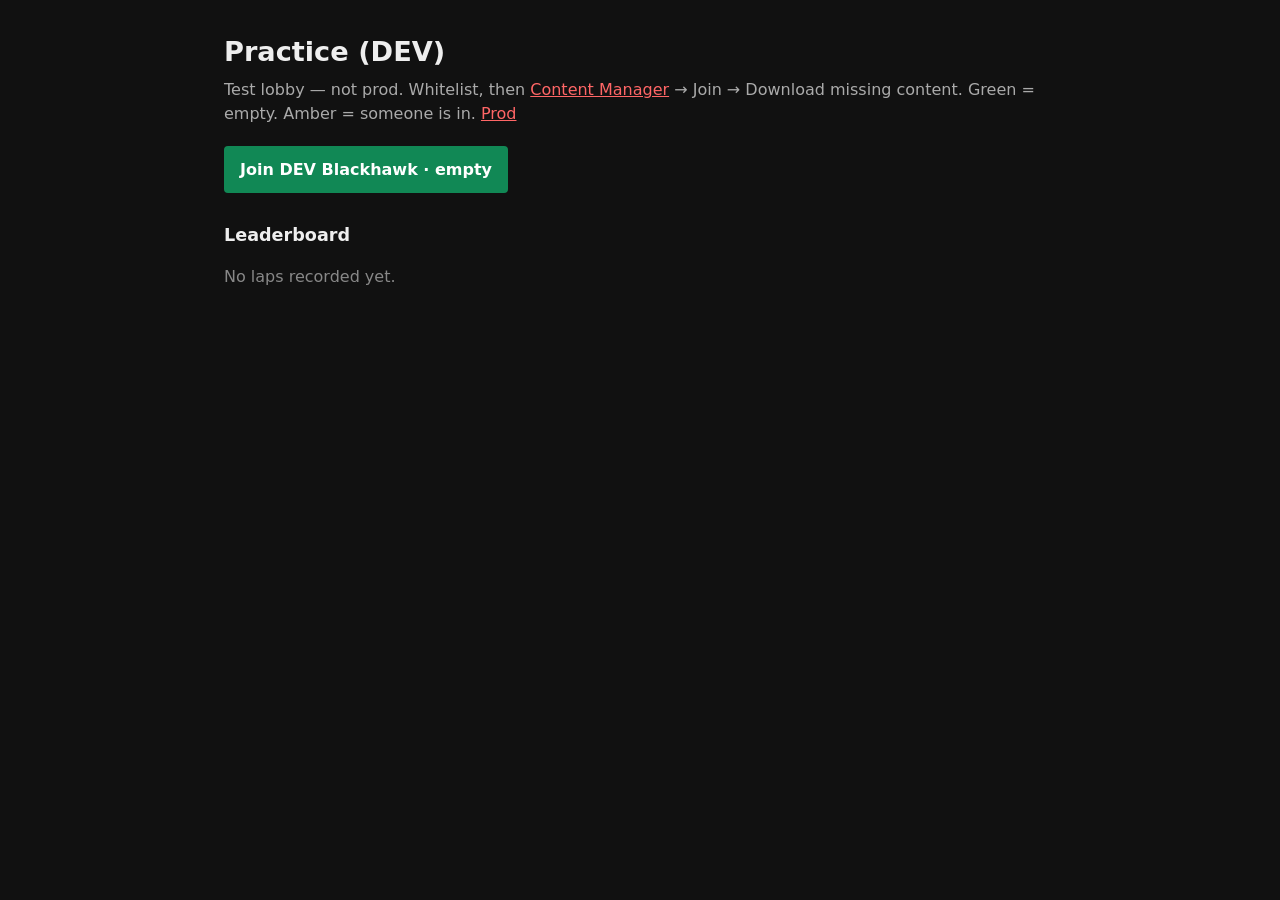
==== site/dev/index.html @ 561636f5 "Make ac-host a configurable public repo driven by .env. Centralize IPs, GitHub Pages, and join URLs " ====
<!DOCTYPE html>
<html lang="en">
<head>
  <meta charset="utf-8">
  <meta name="viewport" content="width=device-width, initial-scale=1">
  <title>Practice (DEV)</title>
  <style>
    :root { color-scheme: dark; }
    body {
      margin: 0;
      font-family: Segoe UI, system-ui, sans-serif;
      background: #111;
      color: #eee;
      line-height: 1.5;
    }
    main {
      width: min(52rem, calc(100% - 2rem));
      margin: 2rem auto 4rem;
    }
    h1 { margin: 0 0 0.35rem; font-size: 1.7rem; }
    h2 { margin: 1.6rem 0 0.45rem; font-size: 1.1rem; }
    h3 { margin: 0.9rem 0 0.35rem; font-size: 0.95rem; color: #bbb; font-weight: 600; }
    .sub { color: #aaa; margin: 0 0 1rem; }
    a { color: #f66; }
    a.btn {
      display: inline-block;
      background: #185;
      color: #fff;
      text-decoration: none;
      font-weight: 700;
      padding: 0.7rem 1rem;
      border-radius: 4px;
      margin: 0.25rem 0.4rem 0.25rem 0;
    }
    a.btn:hover { background: #1a7; }
    a.btn.busy { background: #a60; }
    a.btn.busy:hover { background: #c70; }
    .live { font-size: 0.85rem; font-weight: 600; margin-left: 0.45rem; }
    .live.empty { color: #6b6; }
    .live.busy { color: #ec6; }
    .downloads { margin: 0.75rem 0 0.25rem; }
    .board { margin: 0 0 1.4rem; overflow-x: auto; }
    table.laps {
      width: 100%;
      border-collapse: collapse;
      font-size: 0.92rem;
    }
    table.laps th, table.laps td {
      text-align: left;
      padding: 0.35rem 0.5rem;
      border-bottom: 1px solid #2a2a2a;
      vertical-align: top;
    }
    table.laps th { color: #888; font-weight: 600; }
    table.laps td.pos { color: #888; width: 2.2rem; }
    table.laps td.time { font-variant-numeric: tabular-nums; font-weight: 700; white-space: nowrap; }
    table.laps td.guid { font-family: ui-monospace, Consolas, monospace; font-size: 0.8rem; }
    table.laps a.steam { color: #9bd; text-decoration: none; }
    table.laps a.steam:hover { text-decoration: underline; }
    p.muted { color: #888; }
    .stamp { color: #666; font-size: 0.85rem; margin: 0 0 0.75rem; }
  </style>
</head>
<body>
  <main>
    <h1>Practice (DEV)</h1>
    <p class="sub">Test lobby — not prod. Whitelist, then <a href="https://github.com/gro-ove/actools/releases/latest">Content Manager</a> → Join → Download missing content. Green = empty. Amber = someone is in. <a href="../">Prod</a></p>

    <div class="downloads">
      <a class="btn join" data-lobby="dev-blackhawk" data-label="Join DEV Blackhawk" href="__AC_JOIN_8089__">Join DEV Blackhawk</a>
    </div>

    <h2>Leaderboard</h2>
    <p id="board-stamp" class="stamp"></p>
    <div id="boards"><p class="muted">Loading times…</p></div>
  </main>
  <script>
    function formatTime(ms) {
      const m = Math.floor(ms / 60000);
      const s = Math.floor((ms % 60000) / 1000);
      const milli = ms % 1000;
      return m + ":" + String(s).padStart(2, "0") + "." + String(milli).padStart(3, "0");
    }

    function el(tag, attrs, children) {
      const node = document.createElement(tag);
      if (attrs) {
        Object.entries(attrs).forEach(function (entry) {
          if (entry[1] != null) node.setAttribute(entry[0], entry[1]);
        });
      }
      (children || []).forEach(function (child) {
        if (typeof child === "string") node.appendChild(document.createTextNode(child));
        else if (child) node.appendChild(child);
      });
      return node;
    }

    function emptyRow(text) {
      const tr = el("tr");
      const td = el("td", { colspan: "5", class: "muted" }, [text]);
      tr.appendChild(td);
      return tr;
    }

    function lapTable(rows, emptyText) {
      const table = el("table", { class: "laps" });
      const thead = el("thead");
      const hr = el("tr");
      ["#", "Driver", "Steam ID", "Car", "Time"].forEach(function (label) {
        hr.appendChild(el("th", null, [label]));
      });
      thead.appendChild(hr);
      table.appendChild(thead);
      const tbody = el("tbody");
      if (!rows || !rows.length) {
        tbody.appendChild(emptyRow(emptyText));
      } else {
        rows.forEach(function (row, i) {
          const tr = el("tr");
          tr.appendChild(el("td", { class: "pos" }, [String(i + 1)]));
          tr.appendChild(el("td", null, [row.name || "—"]));
          const guid = row.guid || "";
          const steam = guid
            ? el("a", { class: "steam", href: "https://steamcommunity.com/profiles/" + guid, target: "_blank", rel: "noopener" }, [guid])
            : document.createTextNode("—");
          const guidCell = el("td", { class: "guid" });
          guidCell.appendChild(steam);
          tr.appendChild(guidCell);
          tr.appendChild(el("td", null, [row.carName || row.car || "—"]));
          tr.appendChild(el("td", { class: "time" }, [formatTime(row.ms)]));
          tbody.appendChild(tr);
        });
      }
      table.appendChild(tbody);
      return table;
    }

    function practiceIds(lobbies) {
      return Object.keys(lobbies).filter(function (id) {
        if (id.indexOf("race-") === 0 || id.indexOf("slot-") === 0) return false;
        return true;
      });
    }

    function onlineDrivers(lobby) {
      return (lobby && lobby.online) || [];
    }

    function onlineLabel(online) {
      if (!online.length) return "empty";
      if (online.length === 1) return online[0].name || "1 online";
      return online.length + " online";
    }

    function renderJoins(data) {
      const lobbies = (data && data.lobbies) || {};
      document.querySelectorAll("[data-lobby]").forEach(function (btn) {
        const online = onlineDrivers(lobbies[btn.getAttribute("data-lobby")]);
        const label = btn.getAttribute("data-label") || "Join";
        const names = online.map(function (row) { return row.name; }).filter(Boolean).join(", ");
        btn.textContent = label + " · " + onlineLabel(online);
        if (names) btn.setAttribute("title", names);
        else btn.removeAttribute("title");
        btn.classList.toggle("empty", !online.length);
        btn.classList.toggle("busy", online.length > 0);
      });
    }

    function renderBoard(data) {
      const root = document.getElementById("boards");
      const stamp = document.getElementById("board-stamp");
      root.textContent = "";
      stamp.textContent = data.updated ? "Updated " + data.updated.replace("T", " ").replace("+00:00", " UTC") : "";
      renderJoins(data);
      const lobbies = data.lobbies || {};
      const ids = practiceIds(lobbies);
      if (!ids.length) {
        root.appendChild(el("p", { class: "muted" }, ["No laps recorded yet."]));
        return;
      }
      ids.forEach(function (id) {
        const lobby = lobbies[id];
        const wrap = el("div", { class: "board" });
        const heading = el("h2", null, [lobby.name || id]);
        const online = onlineDrivers(lobby);
        const live = el("span", { class: "live " + (online.length ? "busy" : "empty") }, [onlineLabel(online)]);
        heading.appendChild(live);
        wrap.appendChild(heading);
        wrap.appendChild(el("h3", null, ["All-time"]));
        wrap.appendChild(lapTable(lobby.allTime, "No valid laps yet."));
        wrap.appendChild(el("h3", null, ["This session"]));
        wrap.appendChild(lapTable(lobby.session, "No valid laps this session."));
        root.appendChild(wrap);
      });
    }

    async function loadBoard() {
      try {
        const res = await fetch("leaderboard.json?t=" + Date.now(), { cache: "no-store" });
        if (!res.ok) throw new Error("missing");
        renderBoard(await res.json());
      } catch (err) {
        document.getElementById("boards").textContent = "";
        document.getElementById("boards").appendChild(
          el("p", { class: "muted" }, ["No laps recorded yet."])
        );
      }
    }

    loadBoard();
    setInterval(loadBoard, 15000);
  </script>
</body>
</html>
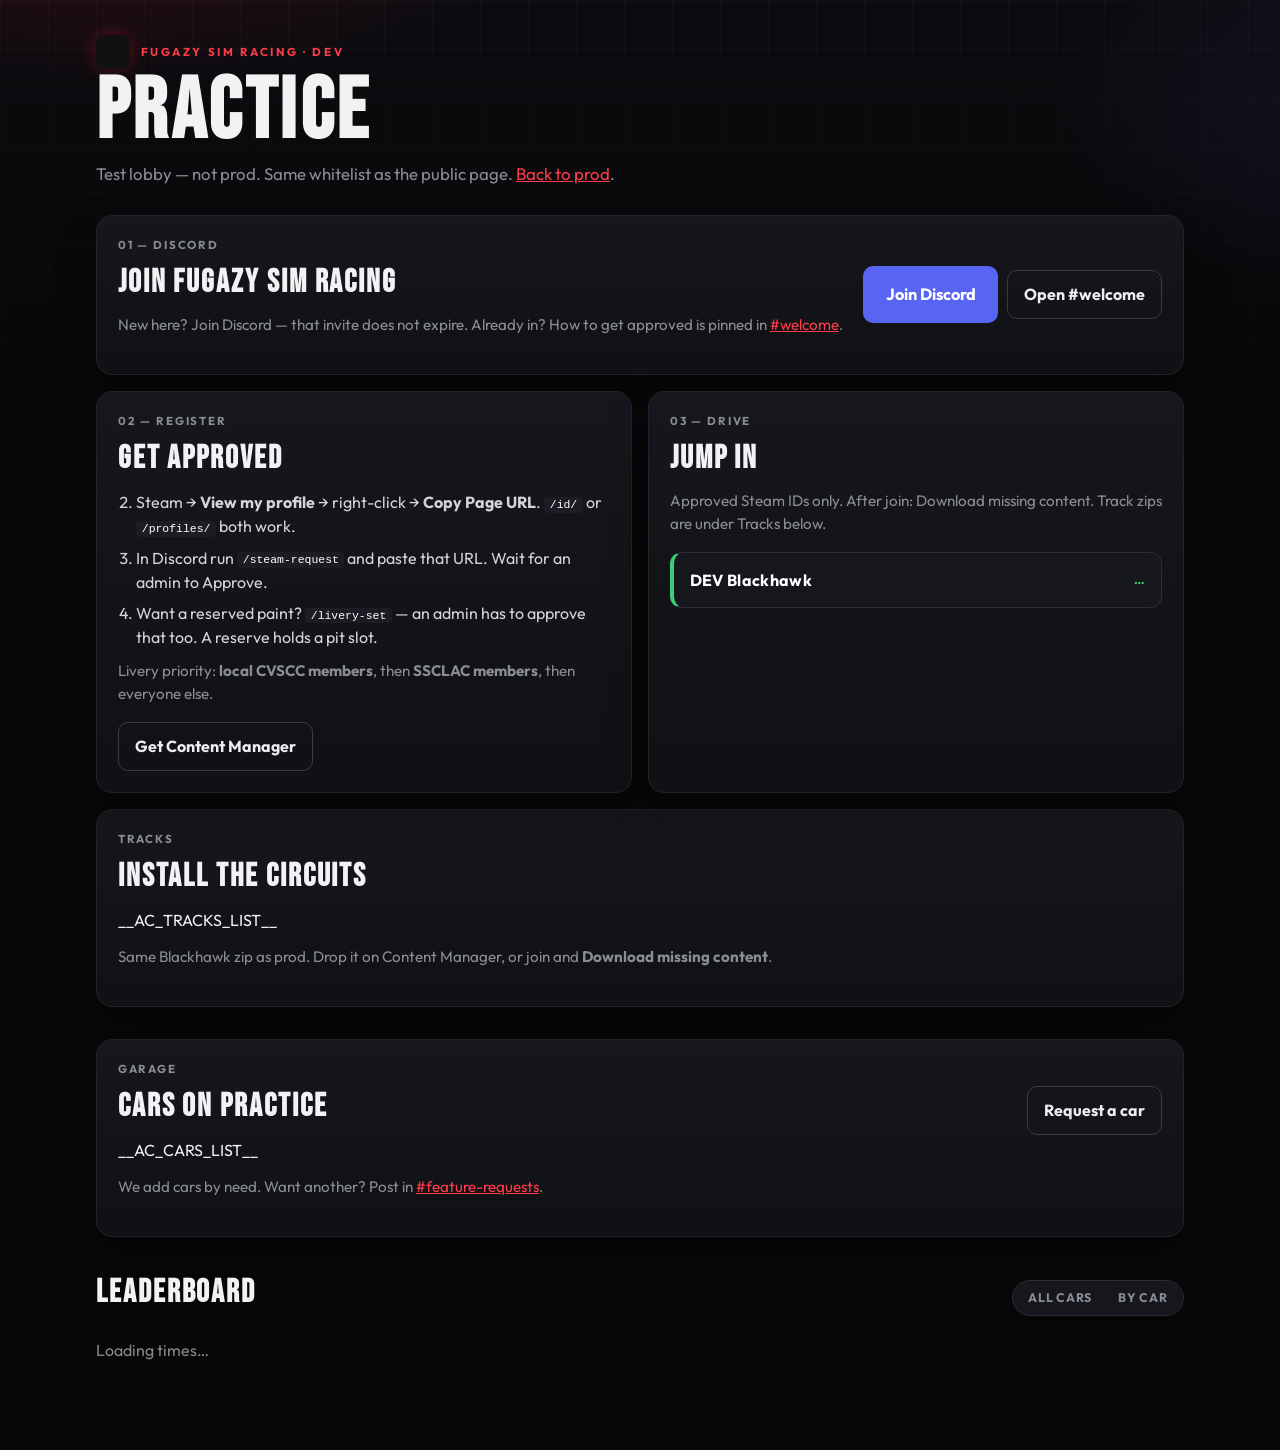
==== commit ac0c141d: "Cap Prometheus growth, auto-GC Nix generations, and add a permanent Discord invite." ====
--- a/site/dev/index.html
+++ b/site/dev/index.html
@@ -3,213 +3,106 @@
 <head>
   <meta charset="utf-8">
   <meta name="viewport" content="width=device-width, initial-scale=1">
-  <title>Practice (DEV)</title>
-  <style>
-    :root { color-scheme: dark; }
-    body {
-      margin: 0;
-      font-family: Segoe UI, system-ui, sans-serif;
-      background: #111;
-      color: #eee;
-      line-height: 1.5;
-    }
-    main {
-      width: min(52rem, calc(100% - 2rem));
-      margin: 2rem auto 4rem;
-    }
-    h1 { margin: 0 0 0.35rem; font-size: 1.7rem; }
-    h2 { margin: 1.6rem 0 0.45rem; font-size: 1.1rem; }
-    h3 { margin: 0.9rem 0 0.35rem; font-size: 0.95rem; color: #bbb; font-weight: 600; }
-    .sub { color: #aaa; margin: 0 0 1rem; }
-    a { color: #f66; }
-    a.btn {
-      display: inline-block;
-      background: #185;
-      color: #fff;
-      text-decoration: none;
-      font-weight: 700;
-      padding: 0.7rem 1rem;
-      border-radius: 4px;
-      margin: 0.25rem 0.4rem 0.25rem 0;
-    }
-    a.btn:hover { background: #1a7; }
-    a.btn.busy { background: #a60; }
-    a.btn.busy:hover { background: #c70; }
-    .live { font-size: 0.85rem; font-weight: 600; margin-left: 0.45rem; }
-    .live.empty { color: #6b6; }
-    .live.busy { color: #ec6; }
-    .downloads { margin: 0.75rem 0 0.25rem; }
-    .board { margin: 0 0 1.4rem; overflow-x: auto; }
-    table.laps {
-      width: 100%;
-      border-collapse: collapse;
-      font-size: 0.92rem;
-    }
-    table.laps th, table.laps td {
-      text-align: left;
-      padding: 0.35rem 0.5rem;
-      border-bottom: 1px solid #2a2a2a;
-      vertical-align: top;
-    }
-    table.laps th { color: #888; font-weight: 600; }
-    table.laps td.pos { color: #888; width: 2.2rem; }
-    table.laps td.time { font-variant-numeric: tabular-nums; font-weight: 700; white-space: nowrap; }
-    table.laps td.guid { font-family: ui-monospace, Consolas, monospace; font-size: 0.8rem; }
-    table.laps a.steam { color: #9bd; text-decoration: none; }
-    table.laps a.steam:hover { text-decoration: underline; }
-    p.muted { color: #888; }
-    .stamp { color: #666; font-size: 0.85rem; margin: 0 0 0.75rem; }
-  </style>
+  <title>FUGAZY SIM RACING — Practice DEV</title>
+  <link rel="icon" type="image/png" href="../favicon.png?v=1">
+  <link rel="apple-touch-icon" href="../favicon.png?v=1">
+  <meta property="og:image" content="__AC_PAGES_URL__/favicon.png">
+  <link rel="preconnect" href="https://fonts.googleapis.com">
+  <link rel="preconnect" href="https://fonts.gstatic.com" crossorigin>
+  <link href="https://fonts.googleapis.com/css2?family=Bebas+Neue&family=Outfit:wght@400;600;700&display=swap" rel="stylesheet">
+  <link rel="stylesheet" href="../style.css?v=6">
 </head>
 <body>
-  <main>
-    <h1>Practice (DEV)</h1>
-    <p class="sub">Test lobby — not prod. Whitelist, then <a href="https://github.com/gro-ove/actools/releases/latest">Content Manager</a> → Join → Download missing content. Green = empty. Amber = someone is in. <a href="../">Prod</a></p>
+  <div class="wrap">
+    <header>
+      <div class="brand">
+        <span class="brand-mark" aria-hidden="true"></span>
+        <p class="eyebrow">Fugazy Sim Racing · Dev</p>
+      </div>
+      <h1>Practice</h1>
+      <p class="lede">Test lobby — not prod. Same whitelist as the public page. <a href="../">Back to prod</a>.</p>
+    </header>
 
-    <div class="downloads">
-      <a class="btn join" data-lobby="dev-blackhawk" data-label="Join DEV Blackhawk" href="__AC_JOIN_8089__">Join DEV Blackhawk</a>
-    </div>
+    <section class="card discord-step">
+      <div class="copy">
+        <p class="kicker">01 — Discord</p>
+        <h2>Join FUGAZY SIM RACING</h2>
+        <p class="hint">New here? Join Discord — that invite does not expire. Already in? How to get approved is pinned in <a href="__AC_DISCORD_CHANNEL__">#welcome</a>.</p>
+      </div>
+      <div class="discord-actions">
+        <a class="btn discord" href="__AC_DISCORD_INVITE__">Join Discord</a>
+        <a class="btn ghost" href="__AC_DISCORD_CHANNEL__">Open #welcome</a>
+      </div>
+    </section>
 
-    <h2>Leaderboard</h2>
-    <p id="board-stamp" class="stamp"></p>
-    <div id="boards"><p class="muted">Loading times…</p></div>
-  </main>
-  <script>
-    function formatTime(ms) {
-      const m = Math.floor(ms / 60000);
-      const s = Math.floor((ms % 60000) / 1000);
-      const milli = ms % 1000;
-      return m + ":" + String(s).padStart(2, "0") + "." + String(milli).padStart(3, "0");
-    }
+    <section class="grid">
+      <article class="card">
+        <p class="kicker">02 — Register</p>
+        <h2>Get approved</h2>
+        <ol class="howto" start="2">
+          <li>Steam → <strong>View my profile</strong> → right-click → <strong>Copy Page URL</strong>. <code>/id/</code> or <code>/profiles/</code> both work.</li>
+          <li>In Discord run <code>/steam-request</code> and paste that URL. Wait for an admin to Approve.</li>
+          <li>Want a reserved paint? <code>/livery-set</code> — an admin has to approve that too. A reserve holds a pit slot.</li>
+        </ol>
+        <p class="hint">Livery priority: <strong>local CVSCC members</strong>, then <strong>SSCLAC members</strong>, then everyone else.</p>
+        <div class="actions">
+          <a class="btn ghost" href="https://github.com/gro-ove/actools/releases/latest">Get Content Manager</a>
+        </div>
+      </article>
 
-    function el(tag, attrs, children) {
-      const node = document.createElement(tag);
-      if (attrs) {
-        Object.entries(attrs).forEach(function (entry) {
-          if (entry[1] != null) node.setAttribute(entry[0], entry[1]);
-        });
-      }
-      (children || []).forEach(function (child) {
-        if (typeof child === "string") node.appendChild(document.createTextNode(child));
-        else if (child) node.appendChild(child);
-      });
-      return node;
-    }
+      <article class="card">
+        <p class="kicker">03 — Drive</p>
+        <h2>Jump in</h2>
+        <p class="hint">Approved Steam IDs only. After join: Download missing content. Track zips are under Tracks below.</p>
+        <div class="join-grid">
+          <a class="join-card" data-lobby="dev-blackhawk" href="__AC_JOIN_8089__">
+            <span class="join-name">DEV Blackhawk</span>
+            <span class="join-status">…</span>
+          </a>
+        </div>
+      </article>
+    </section>
 
-    function emptyRow(text) {
-      const tr = el("tr");
-      const td = el("td", { colspan: "5", class: "muted" }, [text]);
-      tr.appendChild(td);
-      return tr;
-    }
+    <section class="card cars-step" id="tracks">
+      <div class="copy">
+        <p class="kicker">Tracks</p>
+        <h2>Install the circuits</h2>
+        <ul class="car-pills">
+            __AC_TRACKS_LIST__
+        </ul>
+        <p class="hint">Same Blackhawk zip as prod. Drop it on Content Manager, or join and <strong>Download missing content</strong>.</p>
+      </div>
+    </section>
 
-    function lapTable(rows, emptyText) {
-      const table = el("table", { class: "laps" });
-      const thead = el("thead");
-      const hr = el("tr");
-      ["#", "Driver", "Steam ID", "Car", "Time"].forEach(function (label) {
-        hr.appendChild(el("th", null, [label]));
-      });
-      thead.appendChild(hr);
-      table.appendChild(thead);
-      const tbody = el("tbody");
-      if (!rows || !rows.length) {
-        tbody.appendChild(emptyRow(emptyText));
-      } else {
-        rows.forEach(function (row, i) {
-          const tr = el("tr");
-          tr.appendChild(el("td", { class: "pos" }, [String(i + 1)]));
-          tr.appendChild(el("td", null, [row.name || "—"]));
-          const guid = row.guid || "";
-          const steam = guid
-            ? el("a", { class: "steam", href: "https://steamcommunity.com/profiles/" + guid, target: "_blank", rel: "noopener" }, [guid])
-            : document.createTextNode("—");
-          const guidCell = el("td", { class: "guid" });
-          guidCell.appendChild(steam);
-          tr.appendChild(guidCell);
-          tr.appendChild(el("td", null, [row.carName || row.car || "—"]));
-          tr.appendChild(el("td", { class: "time" }, [formatTime(row.ms)]));
-          tbody.appendChild(tr);
-        });
-      }
-      table.appendChild(tbody);
-      return table;
-    }
+    <section class="card cars-step">
+      <div class="copy">
+        <p class="kicker">Garage</p>
+        <h2>Cars on practice</h2>
+        <ul class="car-pills">
+            __AC_CARS_LIST__
+        </ul>
+        <p class="hint">We add cars by need. Want another? Post in <a href="__AC_DISCORD_FEATURE_REQUESTS__">#feature-requests</a>.</p>
+      </div>
+      <a class="btn ghost" href="__AC_DISCORD_FEATURE_REQUESTS__">Request a car</a>
+    </section>
 
-    function practiceIds(lobbies) {
-      return Object.keys(lobbies).filter(function (id) {
-        if (id.indexOf("race-") === 0 || id.indexOf("slot-") === 0) return false;
-        return true;
-      });
-    }
-
-    function onlineDrivers(lobby) {
-      return (lobby && lobby.online) || [];
-    }
-
-    function onlineLabel(online) {
-      if (!online.length) return "empty";
-      if (online.length === 1) return online[0].name || "1 online";
-      return online.length + " online";
-    }
-
-    function renderJoins(data) {
-      const lobbies = (data && data.lobbies) || {};
-      document.querySelectorAll("[data-lobby]").forEach(function (btn) {
-        const online = onlineDrivers(lobbies[btn.getAttribute("data-lobby")]);
-        const label = btn.getAttribute("data-label") || "Join";
-        const names = online.map(function (row) { return row.name; }).filter(Boolean).join(", ");
-        btn.textContent = label + " · " + onlineLabel(online);
-        if (names) btn.setAttribute("title", names);
-        else btn.removeAttribute("title");
-        btn.classList.toggle("empty", !online.length);
-        btn.classList.toggle("busy", online.length > 0);
-      });
-    }
-
-    function renderBoard(data) {
-      const root = document.getElementById("boards");
-      const stamp = document.getElementById("board-stamp");
-      root.textContent = "";
-      stamp.textContent = data.updated ? "Updated " + data.updated.replace("T", " ").replace("+00:00", " UTC") : "";
-      renderJoins(data);
-      const lobbies = data.lobbies || {};
-      const ids = practiceIds(lobbies);
-      if (!ids.length) {
-        root.appendChild(el("p", { class: "muted" }, ["No laps recorded yet."]));
-        return;
-      }
-      ids.forEach(function (id) {
-        const lobby = lobbies[id];
-        const wrap = el("div", { class: "board" });
-        const heading = el("h2", null, [lobby.name || id]);
-        const online = onlineDrivers(lobby);
-        const live = el("span", { class: "live " + (online.length ? "busy" : "empty") }, [onlineLabel(online)]);
-        heading.appendChild(live);
-        wrap.appendChild(heading);
-        wrap.appendChild(el("h3", null, ["All-time"]));
-        wrap.appendChild(lapTable(lobby.allTime, "No valid laps yet."));
-        wrap.appendChild(el("h3", null, ["This session"]));
-        wrap.appendChild(lapTable(lobby.session, "No valid laps this session."));
-        root.appendChild(wrap);
-      });
-    }
-
-    async function loadBoard() {
-      try {
-        const res = await fetch("leaderboard.json?t=" + Date.now(), { cache: "no-store" });
-        if (!res.ok) throw new Error("missing");
-        renderBoard(await res.json());
-      } catch (err) {
-        document.getElementById("boards").textContent = "";
-        document.getElementById("boards").appendChild(
-          el("p", { class: "muted" }, ["No laps recorded yet."])
-        );
-      }
-    }
-
-    loadBoard();
-    setInterval(loadBoard, 15000);
-  </script>
+    <section>
+      <div class="boards-head">
+        <div>
+          <h2>Leaderboard</h2>
+          <p id="board-hint" class="boards-hint"></p>
+        </div>
+        <div class="boards-tools">
+          <div class="rank-toggle" role="group" aria-label="Ranking mode">
+            <button type="button" data-rank="all">All cars</button>
+            <button type="button" data-rank="car">By car</button>
+          </div>
+          <p id="board-stamp" class="stamp"></p>
+        </div>
+      </div>
+      <div id="boards"><p class="muted">Loading times…</p></div>
+    </section>
+  </div>
+  <script src="../app.js?v=3"></script>
 </body>
 </html>
--- a/site/style.css
+++ b/site/style.css
@@ -0,0 +1,450 @@
+:root {
+  color-scheme: dark;
+  --bg: #070708;
+  --card: #101114;
+  --line: #23242a;
+  --text: #f2f2f4;
+  --muted: #8b8d96;
+  --red: #e11d2e;
+  --red-2: #ff3b4a;
+  --green: #3dcc7a;
+  --amber: #f0b429;
+  --blurple: #5865f2;
+}
+
+* { box-sizing: border-box; }
+
+html, body { margin: 0; min-height: 100%; }
+
+body {
+  font-family: Outfit, Segoe UI, system-ui, sans-serif;
+  background:
+    radial-gradient(900px 420px at 8% -10%, rgba(225, 29, 46, 0.22), transparent 55%),
+    radial-gradient(700px 380px at 110% 8%, rgba(88, 101, 242, 0.1), transparent 50%),
+    linear-gradient(180deg, #0c0c10 0%, var(--bg) 28%);
+  color: var(--text);
+  line-height: 1.5;
+}
+
+body::before {
+  content: "";
+  position: fixed;
+  inset: 0;
+  pointer-events: none;
+  background-image:
+    linear-gradient(rgba(255, 255, 255, 0.025) 1px, transparent 1px),
+    linear-gradient(90deg, rgba(255, 255, 255, 0.025) 1px, transparent 1px);
+  background-size: 48px 48px;
+  mask-image: linear-gradient(180deg, #000 0%, transparent 72%);
+}
+
+a { color: var(--red-2); }
+a:hover { color: #ff6b76; }
+
+.wrap {
+  width: min(68rem, calc(100% - 2rem));
+  margin: 0 auto;
+  padding: 2.2rem 0 4.5rem;
+  position: relative;
+}
+
+.brand {
+  display: flex;
+  align-items: center;
+  gap: 0.7rem;
+  margin: 0 0 0.35rem;
+}
+
+.brand-mark {
+  width: 2.1rem;
+  height: 2.1rem;
+  flex: 0 0 auto;
+  border-radius: 0.45rem;
+  background: #111 url("favicon.png") center / cover no-repeat;
+  box-shadow: 0 0 18px rgba(225, 29, 46, 0.35);
+}
+
+.eyebrow {
+  margin: 0;
+  letter-spacing: 0.22em;
+  font-size: 0.72rem;
+  font-weight: 700;
+  color: var(--red-2);
+  text-transform: uppercase;
+}
+
+h1 {
+  font-family: "Bebas Neue", Impact, sans-serif;
+  font-size: clamp(3.2rem, 8vw, 5.4rem);
+  line-height: 0.9;
+  letter-spacing: 0.04em;
+  margin: 0 0 0.55rem;
+}
+
+.lede {
+  margin: 0 0 1.8rem;
+  color: var(--muted);
+  max-width: 36rem;
+  font-size: 1.05rem;
+}
+
+.discord-step {
+  display: flex;
+  align-items: center;
+  justify-content: space-between;
+  gap: 1.2rem;
+  margin-bottom: 1rem;
+}
+
+.discord-step .copy { min-width: 0; }
+
+.discord-actions {
+  display: flex;
+  flex-wrap: wrap;
+  gap: 0.55rem;
+  flex: 0 0 auto;
+  align-items: center;
+}
+
+.discord-step .discord-actions .btn.discord {
+  padding: 0.95rem 1.35rem;
+  font-size: 1.02rem;
+}
+
+@media (max-width: 700px) {
+  .discord-step {
+    flex-direction: column;
+    align-items: stretch;
+  }
+}
+
+.grid {
+  display: grid;
+  grid-template-columns: 1fr 1fr;
+  gap: 1rem;
+  margin-bottom: 1rem;
+}
+
+.cars-step {
+  display: flex;
+  align-items: flex-start;
+  justify-content: space-between;
+  gap: 1.2rem;
+  margin-bottom: 2rem;
+}
+
+.cars-step .copy { min-width: 0; flex: 1; }
+
+.cars-step .btn {
+  flex: 0 0 auto;
+  margin-top: 1.6rem;
+}
+
+.car-pills {
+  display: flex;
+  flex-wrap: wrap;
+  gap: 0.45rem;
+  list-style: none;
+  margin: 0 0 0.85rem;
+  padding: 0;
+}
+
+.car-pills li {
+  background: #1c1d24;
+  border: 1px solid var(--line);
+  border-radius: 999px;
+  padding: 0.38rem 0.8rem;
+  font-size: 0.88rem;
+  color: #ececf1;
+}
+
+.car-pills a {
+  color: inherit;
+  text-decoration: none;
+}
+
+.car-pills a:hover {
+  text-decoration: underline;
+}
+
+@media (max-width: 700px) {
+  .cars-step {
+    flex-direction: column;
+    align-items: stretch;
+  }
+  .cars-step .btn { margin-top: 0; }
+}
+
+@media (max-width: 800px) {
+  .grid { grid-template-columns: 1fr; }
+}
+
+.card {
+  background: linear-gradient(180deg, #16171c 0%, var(--card) 100%);
+  border: 1px solid var(--line);
+  border-radius: 16px;
+  padding: 1.25rem 1.3rem 1.35rem;
+  box-shadow: 0 18px 40px rgba(0, 0, 0, 0.28);
+}
+
+.kicker {
+  margin: 0 0 0.35rem;
+  color: var(--muted);
+  font-size: 0.72rem;
+  letter-spacing: 0.16em;
+  text-transform: uppercase;
+  font-weight: 700;
+}
+
+.card h2 {
+  font-family: "Bebas Neue", Impact, sans-serif;
+  letter-spacing: 0.06em;
+  font-size: 2rem;
+  margin: 0 0 0.45rem;
+}
+
+.card p.hint {
+  margin: 0 0 1rem;
+  color: var(--muted);
+  font-size: 0.95rem;
+}
+
+ol.howto {
+  margin: 0 0 0.7rem;
+  padding-left: 1.15rem;
+  color: #d4d5db;
+}
+
+ol.howto li { margin: 0.45rem 0; }
+ol.howto code {
+  font-size: 0.88em;
+  color: #fff;
+  background: #1c1d24;
+  padding: 0.08rem 0.35rem;
+  border-radius: 4px;
+}
+
+.actions {
+  display: flex;
+  flex-wrap: wrap;
+  gap: 0.55rem;
+}
+
+.btn {
+  display: inline-flex;
+  align-items: center;
+  justify-content: center;
+  text-decoration: none;
+  font-weight: 700;
+  border-radius: 10px;
+  padding: 0.72rem 1rem;
+  color: #fff;
+  border: 1px solid transparent;
+}
+
+.btn.discord {
+  background: var(--blurple);
+  color: #fff;
+}
+.btn.discord:hover { background: #6d78f5; color: #fff; }
+
+.btn.ghost {
+  background: transparent;
+  border-color: #3a3b44;
+  color: #ececf1;
+}
+.btn.ghost:hover { border-color: #6a6b76; color: #fff; }
+
+.join-grid {
+  display: grid;
+  gap: 0.6rem;
+}
+
+.join-card {
+  display: flex;
+  align-items: center;
+  justify-content: space-between;
+  gap: 0.8rem;
+  text-decoration: none;
+  color: #fff;
+  background: #16171d;
+  border: 1px solid #2b2c34;
+  border-left: 4px solid var(--green);
+  border-radius: 12px;
+  padding: 0.95rem 1rem;
+  transition: transform 0.15s ease, border-color 0.15s ease, background 0.15s ease;
+}
+
+.join-card:hover {
+  transform: translateY(-1px);
+  background: #1b1c23;
+  color: #fff;
+}
+
+.join-card.busy {
+  border-left-color: var(--amber);
+}
+
+.join-name {
+  font-weight: 700;
+  letter-spacing: 0.02em;
+}
+
+.join-status {
+  font-size: 0.78rem;
+  font-weight: 700;
+  letter-spacing: 0.08em;
+  text-transform: uppercase;
+  color: var(--green);
+}
+
+.join-card.busy .join-status { color: var(--amber); }
+
+.boards-head {
+  display: flex;
+  align-items: baseline;
+  justify-content: space-between;
+  gap: 1rem;
+  margin: 0.4rem 0 0.85rem;
+}
+
+.boards-head h2 {
+  font-family: "Bebas Neue", Impact, sans-serif;
+  letter-spacing: 0.06em;
+  font-size: 2rem;
+  margin: 0;
+}
+
+.boards-hint {
+  margin: 0.2rem 0 0;
+  color: var(--muted);
+  font-size: 0.92rem;
+}
+
+.boards-tools {
+  display: flex;
+  flex-direction: column;
+  align-items: flex-end;
+  gap: 0.4rem;
+}
+
+.rank-toggle {
+  display: inline-flex;
+  padding: 0.18rem;
+  background: #16171d;
+  border: 1px solid #2b2c34;
+  border-radius: 999px;
+}
+
+.rank-toggle button {
+  appearance: none;
+  border: 0;
+  background: transparent;
+  color: var(--muted);
+  font: 700 0.78rem Outfit, Segoe UI, system-ui, sans-serif;
+  letter-spacing: 0.06em;
+  text-transform: uppercase;
+  padding: 0.42rem 0.8rem;
+  border-radius: 999px;
+  cursor: pointer;
+}
+
+.rank-toggle button.on {
+  background: #2a1216;
+  color: #fff;
+  box-shadow: inset 0 0 0 1px rgba(225, 29, 46, 0.45);
+}
+
+.rank-toggle button:hover { color: #fff; }
+
+.mixed-boards { padding-bottom: 0.55rem; }
+
+.stamp { color: #666; font-size: 0.85rem; margin: 0; }
+
+@media (max-width: 700px) {
+  .boards-head { flex-direction: column; align-items: stretch; }
+  .boards-tools { align-items: flex-start; }
+}
+
+.board {
+  background: linear-gradient(180deg, #14151a 0%, #101114 100%);
+  border: 1px solid var(--line);
+  border-radius: 16px;
+  padding: 1rem 1.1rem 0.4rem;
+  margin: 0 0 1rem;
+  overflow-x: auto;
+}
+
+.board h2 {
+  font-size: 1.15rem;
+  margin: 0 0 0.55rem;
+  display: flex;
+  align-items: center;
+  gap: 0.55rem;
+}
+
+.board h3.car-name {
+  margin: 0;
+  font-size: 1.02rem;
+  letter-spacing: 0.01em;
+  text-transform: none;
+  color: var(--text);
+}
+
+.board h4 {
+  margin: 0.7rem 0 0.3rem;
+  font-size: 0.72rem;
+  letter-spacing: 0.12em;
+  text-transform: uppercase;
+  color: var(--muted);
+}
+
+.car-boards {
+  display: grid;
+  gap: 0.85rem;
+  padding-bottom: 0.7rem;
+}
+
+.car-group {
+  background: #121318;
+  border: 1px solid #23242b;
+  border-radius: 12px;
+  padding: 0.75rem 0.85rem 0.55rem;
+}
+
+.car-meta {
+  margin: 0.15rem 0 0.15rem;
+  color: var(--muted);
+  font-size: 0.8rem;
+}
+
+.live {
+  font-size: 0.72rem;
+  font-weight: 800;
+  letter-spacing: 0.1em;
+  text-transform: uppercase;
+}
+.live.empty { color: var(--green); }
+.live.busy { color: var(--amber); }
+
+table.laps {
+  width: 100%;
+  border-collapse: collapse;
+  font-size: 0.92rem;
+}
+
+table.laps th, table.laps td {
+  text-align: left;
+  padding: 0.42rem 0.45rem;
+  border-bottom: 1px solid #23242b;
+  vertical-align: top;
+}
+
+table.laps th { color: #7d7f88; font-weight: 600; font-size: 0.78rem; letter-spacing: 0.06em; text-transform: uppercase; }
+table.laps td.pos { color: #888; width: 2.2rem; }
+table.laps td.time { font-variant-numeric: tabular-nums; font-weight: 700; white-space: nowrap; }
+table.laps td.guid { font-family: ui-monospace, Consolas, monospace; font-size: 0.8rem; }
+table.laps a.steam { color: #9bd; text-decoration: none; }
+table.laps a.steam:hover { text-decoration: underline; }
+
+p.muted { color: #888; }
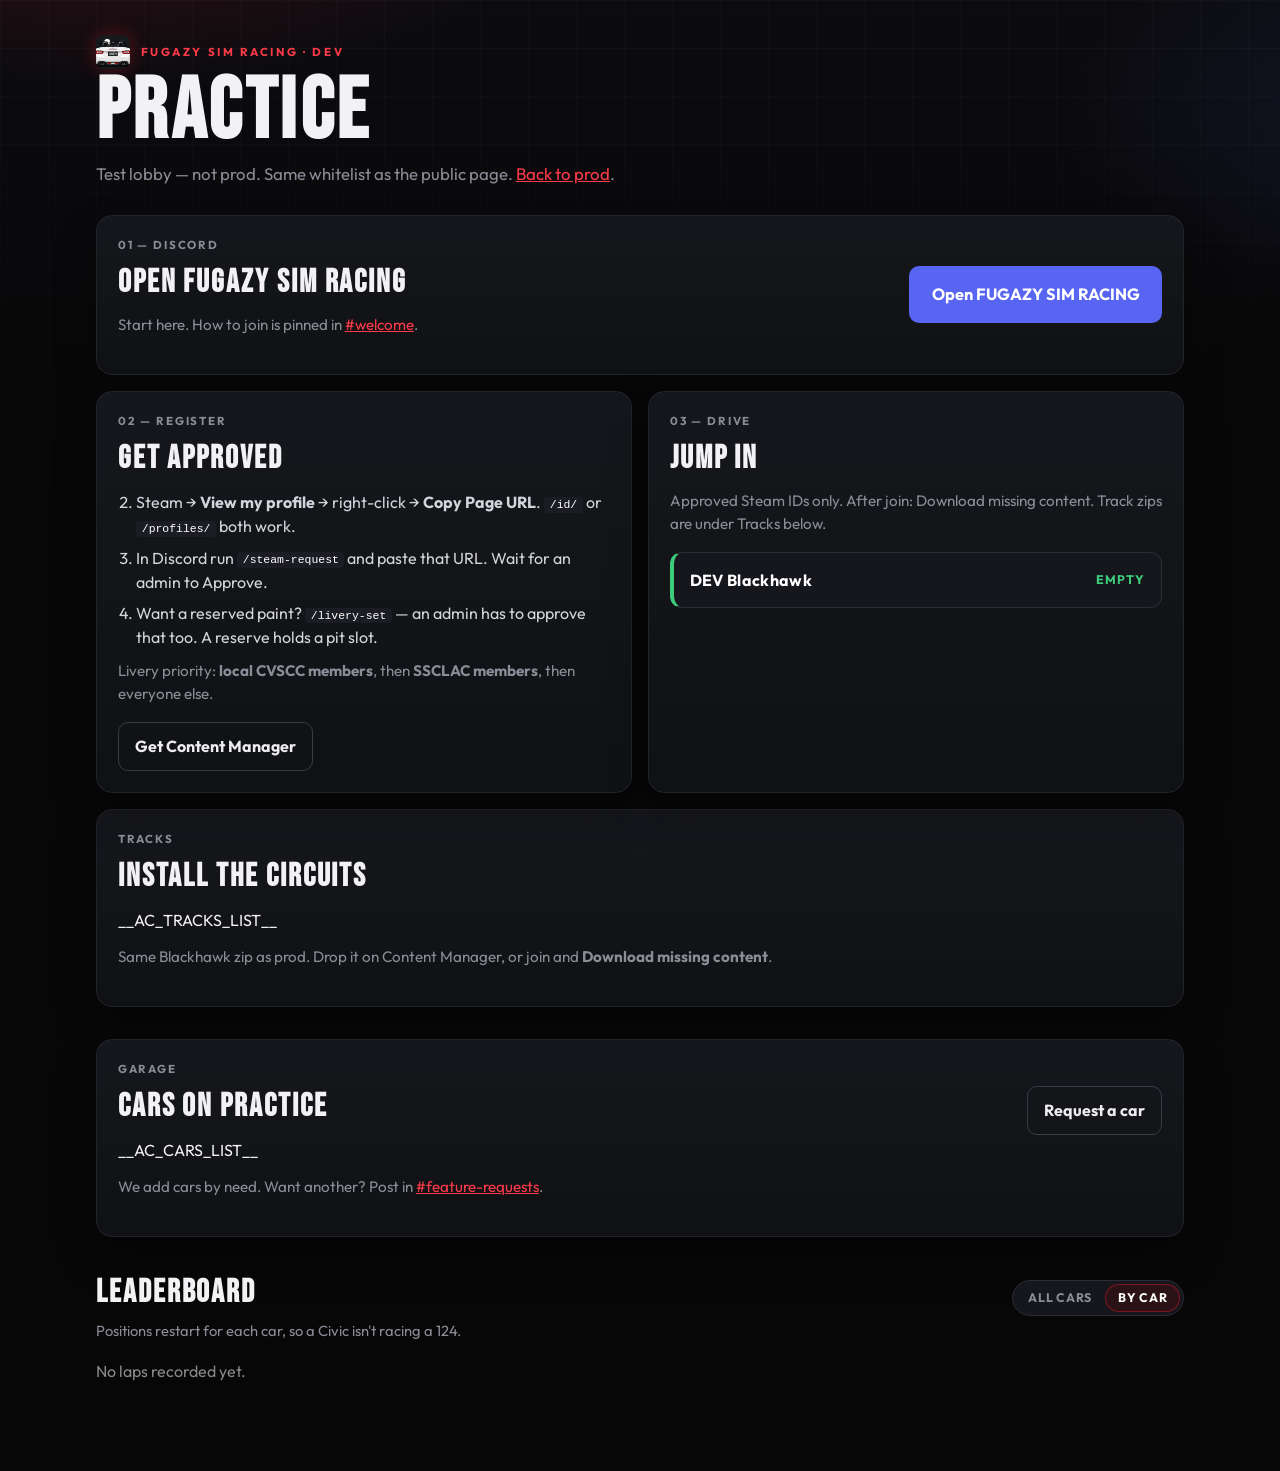
==== commit 01a04c30: "Add Grafana monitoring, Gingerman/Road America lobbies, and site/bot updates." ====
--- a/site/dev/index.html
+++ b/site/dev/index.html
@@ -10,7 +10,7 @@
   <link rel="preconnect" href="https://fonts.googleapis.com">
   <link rel="preconnect" href="https://fonts.gstatic.com" crossorigin>
   <link href="https://fonts.googleapis.com/css2?family=Bebas+Neue&family=Outfit:wght@400;600;700&display=swap" rel="stylesheet">
-  <link rel="stylesheet" href="../style.css?v=6">
+  <link rel="stylesheet" href="../style.css?v=5">
 </head>
 <body>
   <div class="wrap">
@@ -26,13 +26,10 @@
     <section class="card discord-step">
       <div class="copy">
         <p class="kicker">01 — Discord</p>
-        <h2>Join FUGAZY SIM RACING</h2>
-        <p class="hint">New here? Join Discord — that invite does not expire. Already in? How to get approved is pinned in <a href="__AC_DISCORD_CHANNEL__">#welcome</a>.</p>
+        <h2>Open FUGAZY SIM RACING</h2>
+        <p class="hint">Start here. How to join is pinned in <a href="__AC_DISCORD_CHANNEL__">#welcome</a>.</p>
       </div>
-      <div class="discord-actions">
-        <a class="btn discord" href="__AC_DISCORD_INVITE__">Join Discord</a>
-        <a class="btn ghost" href="__AC_DISCORD_CHANNEL__">Open #welcome</a>
-      </div>
+      <a class="btn discord" href="__AC_DISCORD_CHANNEL__">Open FUGAZY SIM RACING</a>
     </section>
 
     <section class="grid">
--- a/site/style.css
+++ b/site/style.css
@@ -98,15 +98,8 @@
 
 .discord-step .copy { min-width: 0; }
 
-.discord-actions {
-  display: flex;
-  flex-wrap: wrap;
-  gap: 0.55rem;
+.discord-step .btn.discord {
   flex: 0 0 auto;
-  align-items: center;
-}
-
-.discord-step .discord-actions .btn.discord {
   padding: 0.95rem 1.35rem;
   font-size: 1.02rem;
 }
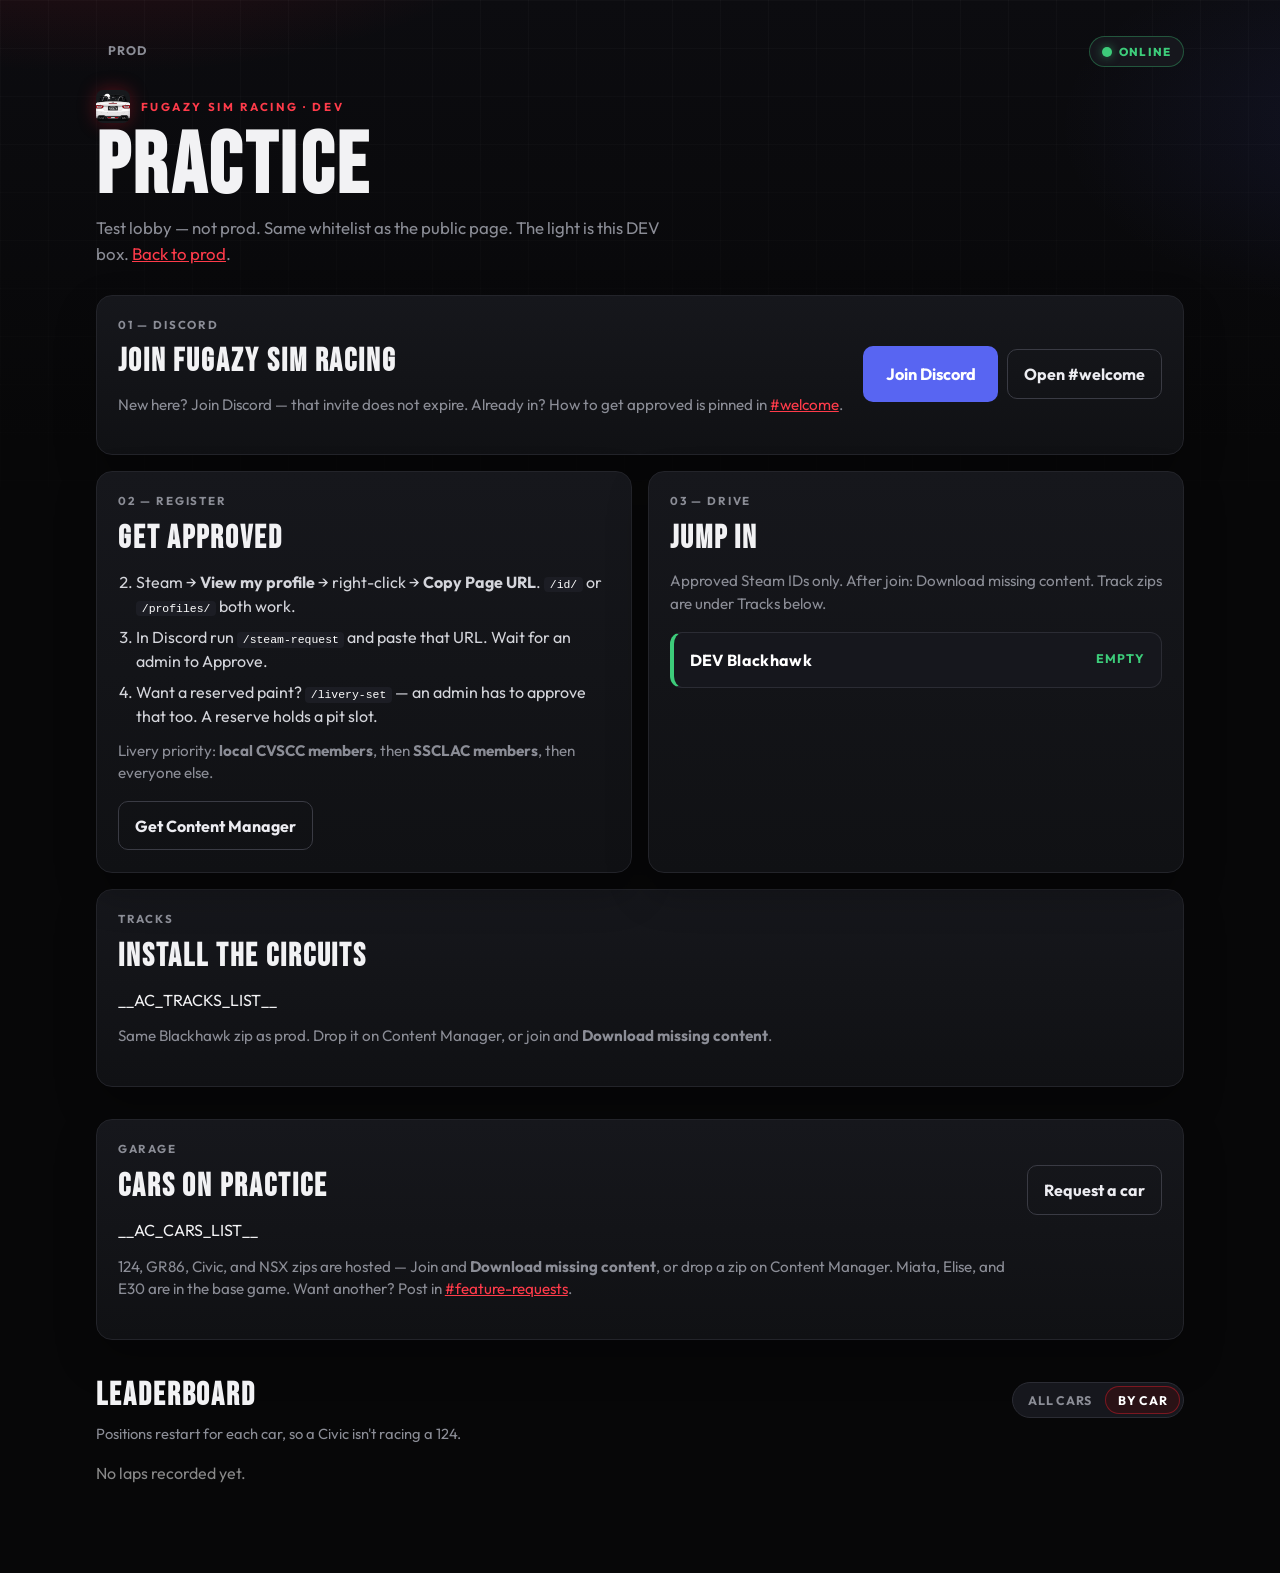
==== commit a0540b98: "Add a player-page health light and stop boot from rebuilding Docker images. EOF" ====
--- a/site/dev/index.html
+++ b/site/dev/index.html
@@ -1,5 +1,5 @@
 <!DOCTYPE html>
-<html lang="en">
+<html lang="en" data-events="__AC_STATUS_EVENTS__">
 <head>
   <meta charset="utf-8">
   <meta name="viewport" content="width=device-width, initial-scale=1">
@@ -10,26 +10,41 @@
   <link rel="preconnect" href="https://fonts.googleapis.com">
   <link rel="preconnect" href="https://fonts.gstatic.com" crossorigin>
   <link href="https://fonts.googleapis.com/css2?family=Bebas+Neue&family=Outfit:wght@400;600;700&display=swap" rel="stylesheet">
-  <link rel="stylesheet" href="../style.css?v=5">
+  <link rel="stylesheet" href="../style.css?v=7">
 </head>
 <body>
   <div class="wrap">
     <header>
+      <nav class="site-nav" aria-label="Site">
+        <a class="nav-link" href="../">Prod</a>
+        <p class="health" id="health" data-state="checking" role="status" aria-live="polite">
+          <span class="health-dot" aria-hidden="true"></span>
+          <span class="health-label">Checking…</span>
+        </p>
+      </nav>
       <div class="brand">
         <span class="brand-mark" aria-hidden="true"></span>
         <p class="eyebrow">Fugazy Sim Racing · Dev</p>
       </div>
       <h1>Practice</h1>
-      <p class="lede">Test lobby — not prod. Same whitelist as the public page. <a href="../">Back to prod</a>.</p>
+      <p class="lede">Test lobby — not prod. Same whitelist as the public page. The light is this DEV box. <a href="../">Back to prod</a>.</p>
     </header>
+
+    <aside class="health-banner" id="health-banner" hidden>
+      <strong id="health-title">Down for maintenance</strong>
+      <p id="health-message">DEV lobby is offline.</p>
+    </aside>
 
     <section class="card discord-step">
       <div class="copy">
         <p class="kicker">01 — Discord</p>
-        <h2>Open FUGAZY SIM RACING</h2>
-        <p class="hint">Start here. How to join is pinned in <a href="__AC_DISCORD_CHANNEL__">#welcome</a>.</p>
+        <h2>Join FUGAZY SIM RACING</h2>
+        <p class="hint">New here? Join Discord — that invite does not expire. Already in? How to get approved is pinned in <a href="__AC_DISCORD_CHANNEL__">#welcome</a>.</p>
       </div>
-      <a class="btn discord" href="__AC_DISCORD_CHANNEL__">Open FUGAZY SIM RACING</a>
+      <div class="discord-actions">
+        <a class="btn discord" href="__AC_DISCORD_INVITE__">Join Discord</a>
+        <a class="btn ghost" href="__AC_DISCORD_CHANNEL__">Open #welcome</a>
+      </div>
     </section>
 
     <section class="grid">
@@ -78,7 +93,7 @@
         <ul class="car-pills">
             __AC_CARS_LIST__
         </ul>
-        <p class="hint">We add cars by need. Want another? Post in <a href="__AC_DISCORD_FEATURE_REQUESTS__">#feature-requests</a>.</p>
+        <p class="hint">124, GR86, Civic, and NSX zips are hosted — Join and <strong>Download missing content</strong>, or drop a zip on Content Manager. Miata, Elise, and E30 are in the base game. Want another? Post in <a href="__AC_DISCORD_FEATURE_REQUESTS__">#feature-requests</a>.</p>
       </div>
       <a class="btn ghost" href="__AC_DISCORD_FEATURE_REQUESTS__">Request a car</a>
     </section>
@@ -100,6 +115,6 @@
       <div id="boards"><p class="muted">Loading times…</p></div>
     </section>
   </div>
-  <script src="../app.js?v=3"></script>
+  <script src="../app.js?v=6"></script>
 </body>
 </html>
--- a/site/style.css
+++ b/site/style.css
@@ -48,6 +48,106 @@
   position: relative;
 }
 
+.site-nav {
+  display: flex;
+  flex-wrap: wrap;
+  align-items: center;
+  gap: 0.45rem;
+  margin: 0 0 1.35rem;
+}
+
+.nav-link {
+  display: inline-flex;
+  align-items: center;
+  text-decoration: none;
+  color: var(--muted);
+  font-size: 0.78rem;
+  font-weight: 700;
+  letter-spacing: 0.08em;
+  text-transform: uppercase;
+  padding: 0.38rem 0.7rem;
+  border-radius: 999px;
+  border: 1px solid transparent;
+}
+
+.nav-link:hover { color: #fff; }
+
+.nav-link.on {
+  color: #fff;
+  background: #2a1216;
+  box-shadow: inset 0 0 0 1px rgba(225, 29, 46, 0.45);
+}
+
+.nav-link.ghost { border-color: #2b2c34; }
+
+.health {
+  display: inline-flex;
+  align-items: center;
+  gap: 0.45rem;
+  margin: 0 0 0 auto;
+  padding: 0.38rem 0.75rem;
+  border-radius: 999px;
+  border: 1px solid #2b2c34;
+  background: #16171d;
+  color: var(--muted);
+  font-size: 0.72rem;
+  font-weight: 800;
+  letter-spacing: 0.1em;
+  text-transform: uppercase;
+}
+
+.health-dot {
+  width: 0.62rem;
+  height: 0.62rem;
+  border-radius: 50%;
+  background: #5c5e68;
+  box-shadow: 0 0 0 0 rgba(92, 94, 104, 0.35);
+}
+
+.health[data-state="up"] { color: var(--green); border-color: rgba(61, 204, 122, 0.35); }
+.health[data-state="up"] .health-dot {
+  background: var(--green);
+  box-shadow: 0 0 10px rgba(61, 204, 122, 0.55);
+  animation: health-pulse 1.7s ease-in-out infinite;
+}
+
+.health[data-state="down"] { color: var(--red-2); border-color: rgba(225, 29, 46, 0.45); }
+.health[data-state="down"] .health-dot {
+  background: var(--red);
+  box-shadow: 0 0 10px rgba(225, 29, 46, 0.55);
+}
+
+@keyframes health-pulse {
+  0%, 100% { transform: scale(1); opacity: 1; }
+  50% { transform: scale(0.82); opacity: 0.7; }
+}
+
+.health-banner {
+  margin: 0 0 1rem;
+  padding: 1rem 1.15rem;
+  border-radius: 16px;
+  border: 1px solid rgba(225, 29, 46, 0.45);
+  background: linear-gradient(180deg, #2a1216 0%, #1a0d10 100%);
+  box-shadow: 0 18px 40px rgba(0, 0, 0, 0.28);
+}
+
+.health-banner[hidden] { display: none; }
+
+.health-banner strong {
+  display: block;
+  font-family: "Bebas Neue", Impact, sans-serif;
+  letter-spacing: 0.06em;
+  font-size: 1.7rem;
+  font-weight: 400;
+  margin: 0 0 0.2rem;
+}
+
+.health-banner p {
+  margin: 0;
+  color: #f0c4c8;
+  font-size: 0.98rem;
+}
+
 .brand {
   display: flex;
   align-items: center;
@@ -98,8 +198,15 @@
 
 .discord-step .copy { min-width: 0; }
 
-.discord-step .btn.discord {
+.discord-actions {
+  display: flex;
+  flex-wrap: wrap;
+  gap: 0.55rem;
   flex: 0 0 auto;
+  align-items: center;
+}
+
+.discord-step .discord-actions .btn.discord {
   padding: 0.95rem 1.35rem;
   font-size: 1.02rem;
 }
@@ -278,6 +385,12 @@
   border-left-color: var(--amber);
 }
 
+.join-card.down {
+  border-left-color: var(--red);
+}
+
+.join-card.down:hover { transform: none; }
+
 .join-name {
   font-weight: 700;
   letter-spacing: 0.02em;
@@ -292,6 +405,9 @@
 }
 
 .join-card.busy .join-status { color: var(--amber); }
+.join-card.down .join-status { color: var(--red-2); }
+
+.live.down { color: var(--red-2); }
 
 .boards-head {
   display: flex;
